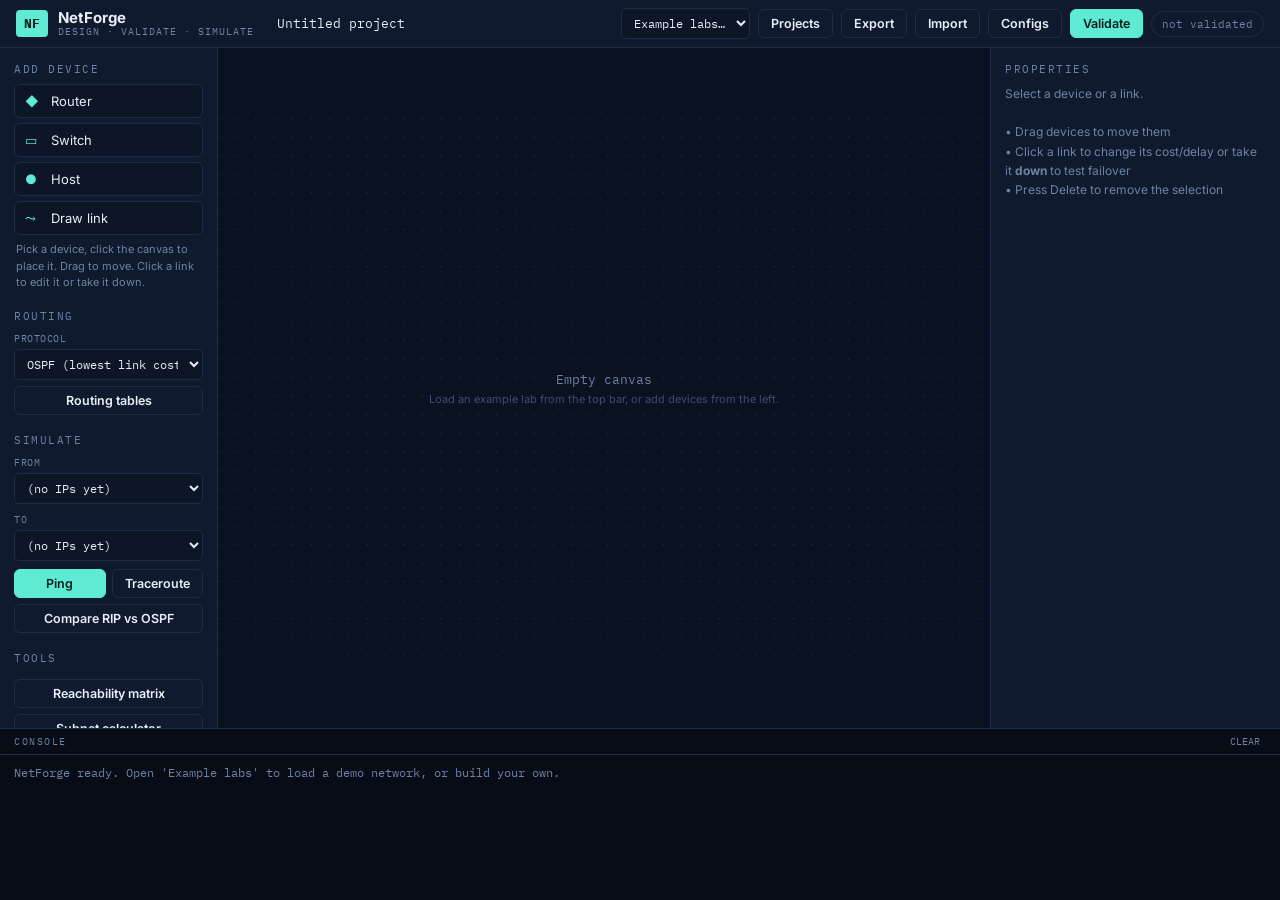
==== templates/index.html @ cc4edaae "Created a project for Computer Network Technology subject" ====
<!DOCTYPE html>
<html lang="en">
<head>
<meta charset="UTF-8">
<meta name="viewport" content="width=device-width, initial-scale=1.0">
<title>NetForge - Network Design, Validation &amp; Simulation</title>
<link rel="preconnect" href="https://fonts.googleapis.com">
<link href="https://fonts.googleapis.com/css2?family=IBM+Plex+Mono:wght@400;500;600;700&family=Inter:wght@400;500;600;700&display=swap" rel="stylesheet">
<link rel="stylesheet" href="/static/style.css">
</head>
<body>
<div class="app">

  <header class="topbar">
    <div class="brand">
      <span class="brand-mark">NF</span>
      <div class="brand-text"><span class="brand-name">NetForge</span><span class="brand-sub">design · validate · simulate</span></div>
    </div>
    <input id="proj-name" class="proj-name" value="Untitled project" spellcheck="false" title="Project name">
    <div class="topbar-actions">
      <select id="tpl-select" class="field sel-sm" title="Load an example lab"><option value="">Example labs…</option></select>
      <button id="btn-projects" class="btn btn-outline">Projects</button>
      <button id="btn-export" class="btn btn-outline">Export</button>
      <button id="btn-import" class="btn btn-outline">Import</button>
      <input id="import-file" type="file" accept=".json,application/json" hidden>
      <button id="btn-configs" class="btn btn-outline">Configs</button>
      <button id="btn-validate" class="btn btn-solid">Validate</button>
      <span class="status-chip" id="status-chip">not validated</span>
    </div>
  </header>

  <div class="workspace">
    <aside class="panel toolbox">
      <div class="panel-title">Add device</div>
      <button class="tool" data-type="router"><span class="tool-icon icon-router"></span> Router</button>
      <button class="tool" data-type="switch"><span class="tool-icon icon-switch"></span> Switch</button>
      <button class="tool" data-type="host"><span class="tool-icon icon-host"></span> Host</button>
      <button id="btn-link-mode" class="tool"><span class="tool-icon icon-link"></span> Draw link</button>
      <p class="hint">Pick a device, click the canvas to place it. Drag to move. Click a link to edit it or take it down.</p>

      <div class="panel-title gap">Routing</div>
      <label class="field-label">Protocol</label>
      <select id="protocol" class="field">
        <option value="ospf">OSPF (lowest link cost)</option>
        <option value="rip">RIP (fewest hops)</option>
      </select>
      <button id="btn-routing" class="btn btn-outline wide">Routing tables</button>

      <div class="panel-title gap">Simulate</div>
      <label class="field-label">From</label><select id="sim-src" class="field"></select>
      <label class="field-label">To</label><select id="sim-dst" class="field"></select>
      <div class="btn-row">
        <button id="btn-ping" class="btn btn-solid">Ping</button>
        <button id="btn-trace" class="btn btn-outline">Traceroute</button>
      </div>
      <button id="btn-compare" class="btn btn-outline wide">Compare RIP vs OSPF</button>

      <div class="panel-title gap">Tools</div>
      <button id="btn-matrix" class="btn btn-outline wide">Reachability matrix</button>
      <button id="btn-subnet" class="btn btn-outline wide">Subnet calculator</button>
      <button id="btn-new" class="btn btn-outline wide">New / clear</button>
    </aside>

    <main class="canvas-wrap">
      <svg id="canvas" viewBox="0 0 1000 700" xmlns="http://www.w3.org/2000/svg">
        <defs>
          <pattern id="grid" width="24" height="24" patternUnits="userSpaceOnUse"><circle cx="1" cy="1" r="1" fill="#1E2C46"></circle></pattern>
        </defs>
        <rect width="1000" height="700" fill="url(#grid)"></rect>
        <g id="links-layer"></g>
        <g id="pulse-layer"></g>
        <g id="nodes-layer"></g>
      </svg>
      <div class="canvas-empty" id="canvas-empty">
        <span>Empty canvas</span>
        <span class="canvas-empty-sub">Load an example lab from the top bar, or add devices from the left.</span>
      </div>
    </main>

    <aside class="panel properties" id="properties"></aside>
  </div>

  <footer class="console">
    <div class="console-header"><span>console</span><button id="btn-clear-console" class="btn-clear">clear</button></div>
    <div class="console-body" id="console-body"></div>
  </footer>
</div>

<div id="modal" class="modal hidden">
  <div class="modal-card">
    <div class="modal-head"><span id="modal-title"></span><button id="modal-close" class="btn-clear">close ✕</button></div>
    <div id="modal-body" class="modal-body"></div>
  </div>
</div>

<script src="/static/app.js"></script>
</body>
</html>
---- static/style.css ----
:root{--bg:#0A1120;--panel:#101A2E;--line:#1E2C46;--text:#E7EEF7;--muted:#6F82A3;--accent:#5EEAD4;--accent-dim:#2E6E64;--warn:#F5A524;--err:#FB6A6A;--amber:#F5A524;--mono:'IBM Plex Mono',monospace;--sans:'Inter',sans-serif}
*{box-sizing:border-box}
html,body{margin:0;height:100%;background:var(--bg);color:var(--text);font-family:var(--sans);overflow:hidden}
.app{display:flex;flex-direction:column;height:100vh}
.hidden{display:none!important}
.mono{font-family:var(--mono)}.muted{color:var(--muted)}

/* top bar */
.topbar{display:flex;align-items:center;gap:14px;padding:8px 16px;background:var(--panel);border-bottom:1px solid var(--line);flex-shrink:0}
.brand{display:flex;align-items:center;gap:10px}
.brand-mark{font-family:var(--mono);font-weight:700;font-size:13px;background:var(--accent);color:#06201C;padding:5px 8px;border-radius:4px}
.brand-text{display:flex;flex-direction:column;line-height:1.1}.brand-name{font-weight:700;font-size:15px}
.brand-sub{font-family:var(--mono);font-size:10px;color:var(--muted);letter-spacing:1px;text-transform:uppercase}
.proj-name{background:transparent;border:1px solid transparent;color:var(--text);font-family:var(--mono);font-size:13px;padding:5px 8px;border-radius:5px;width:210px}
.proj-name:hover,.proj-name:focus{border-color:var(--line);outline:none}
.topbar-actions{display:flex;align-items:center;gap:8px;margin-left:auto;flex-wrap:wrap}
.btn{font-family:var(--sans);font-size:12.5px;font-weight:600;padding:6px 12px;border-radius:6px;cursor:pointer;border:1px solid var(--line);transition:.15s}
.btn-outline{background:transparent;color:var(--text)}.btn-outline:hover{border-color:var(--accent);color:var(--accent)}
.btn-solid{background:var(--accent);color:#06201C;border-color:var(--accent)}.btn-solid:hover{filter:brightness(1.08)}
.wide{width:100%;margin-top:6px}
.btn-row{display:flex;gap:6px;margin-top:8px}.btn-row .btn{flex:1}
.status-chip{font-family:var(--mono);font-size:11px;color:var(--muted);padding:5px 10px;border:1px solid var(--line);border-radius:20px}
.status-chip.ok{color:var(--accent);border-color:var(--accent-dim)}.status-chip.warn{color:var(--warn);border-color:#6b4a10}.status-chip.err{color:var(--err);border-color:#5C2E30}

/* layout */
.workspace{display:flex;flex:1;min-height:0}
.panel{background:var(--panel);padding:14px;overflow-y:auto;flex-shrink:0}
.toolbox{width:218px;border-right:1px solid var(--line)}
.properties{width:290px;border-left:1px solid var(--line)}
.panel-title{font-family:var(--mono);font-size:11px;text-transform:uppercase;letter-spacing:1.5px;color:var(--muted);margin-bottom:8px}
.panel-title.gap{margin-top:18px}.panel-title.sub{margin-top:14px}
.tool{width:100%;display:flex;align-items:center;gap:10px;background:#0D1626;border:1px solid var(--line);color:var(--text);padding:8px 10px;border-radius:6px;margin-bottom:5px;cursor:pointer;font-family:var(--sans);font-size:13px;text-align:left}
.tool:hover{border-color:var(--accent)}.tool.active{border-color:var(--accent);background:rgba(94,234,212,.08);color:var(--accent)}
.tool-icon{width:16px;color:var(--accent)}
.icon-router::before{content:"◆"}.icon-switch::before{content:"▭"}.icon-host::before{content:"●"}.icon-link::before{content:"⤳"}
.hint{font-size:11px;color:var(--muted);line-height:1.5;margin:6px 2px 0}
.field-label{display:block;font-family:var(--mono);font-size:10px;text-transform:uppercase;letter-spacing:.5px;color:var(--muted);margin:9px 0 4px}
.field{width:100%;background:#0D1626;border:1px solid var(--line);color:var(--text);padding:6px 8px;border-radius:5px;font-family:var(--mono);font-size:12px}
.field:focus{outline:none;border-color:var(--accent)}
.sel-sm{width:auto;max-width:170px}
select.field{cursor:pointer}

/* canvas */
.canvas-wrap{flex:1;position:relative;background:var(--bg);overflow:hidden}
#canvas{width:100%;height:100%;display:block;cursor:default}
#canvas.placing,#canvas.linking{cursor:crosshair}
.canvas-empty{position:absolute;top:50%;left:50%;transform:translate(-50%,-50%);text-align:center;pointer-events:none;display:flex;flex-direction:column;gap:4px}
.canvas-empty span:first-child{font-family:var(--mono);font-size:13px;color:var(--muted)}.canvas-empty-sub{font-size:11px;color:#3E4E6D}
.node-group{cursor:grab}.node-group:active{cursor:grabbing}
.node-shape{stroke:var(--accent-dim);stroke-width:1.5;fill:#0D1626;transition:stroke .15s}
.node-group:hover .node-shape,.node-group.selected .node-shape{stroke:var(--accent)}
.node-group.selected .node-shape{stroke-width:2.5}
.node-label{font-family:var(--mono);font-size:11px;fill:var(--text);text-anchor:middle;pointer-events:none}
.node-sub{font-family:var(--mono);font-size:9px;fill:var(--muted);text-anchor:middle;pointer-events:none}
.badge{font-family:var(--mono);font-size:8px;fill:var(--warn);text-anchor:middle;pointer-events:none}
.ring-issue{fill:none;stroke:var(--err);stroke-width:1.5;stroke-dasharray:3 3;pointer-events:none}
.ring-first{fill:none;stroke:var(--amber);stroke-width:2;pointer-events:none}
.ring-fail{fill:none;stroke:var(--err);stroke-width:3;pointer-events:none;animation:pulse 1s ease-in-out infinite}
@keyframes pulse{50%{opacity:.25}}
.link-line{stroke:#2A3B5C;stroke-width:1.8;pointer-events:none}
.link-line.down{stroke:var(--err);stroke-dasharray:5 4}
.link-line.sel{stroke:var(--accent);stroke-width:3}
.link-line.issue{stroke:var(--err)}
.link-hit{stroke:transparent;stroke-width:14;cursor:pointer}
.link-g:hover .link-line{stroke:var(--accent)}
.link-label{font-family:var(--mono);font-size:9px;fill:var(--muted);text-anchor:middle;pointer-events:none}
.link-label.down{fill:var(--err)}
.pulse-dot{fill:var(--accent);filter:drop-shadow(0 0 5px var(--accent))}.pulse-dot.back{fill:var(--amber);filter:drop-shadow(0 0 5px var(--amber))}

/* properties */
.empty-state{font-size:12px;color:var(--muted);line-height:1.6}
.iface-row,.rule-row{border:1px solid var(--line);border-radius:6px;padding:8px;margin-bottom:7px;background:#0D1626}
.iface-row-title{font-family:var(--mono);font-size:11px;color:var(--accent);margin-bottom:2px}
.iface-row .field-label{margin:6px 0 3px}
.grid3{display:grid;grid-template-columns:1fr 58px 50px;gap:5px}
.grid2{display:grid;grid-template-columns:1fr 1fr;gap:5px}
.rule-row{display:flex;flex-direction:column;gap:5px}
.rule-top{display:flex;gap:5px}.rule-top .field{flex:1}
.x{background:none;border:1px solid var(--line);color:var(--muted);border-radius:5px;cursor:pointer;padding:0 8px}.x:hover{color:var(--err);border-color:var(--err)}
.port-row{display:flex;justify-content:space-between;font-size:11px;padding:4px 2px;border-bottom:1px solid var(--line)}
.btn-small{font-size:11px;padding:5px 9px;border-radius:5px;border:1px solid var(--line);background:transparent;color:var(--muted);cursor:pointer;margin-top:6px}
.btn-small:hover{color:var(--accent);border-color:var(--accent)}.btn-small.danger{color:var(--err);border-color:#5C2E30}

/* console */
.console{height:172px;flex-shrink:0;background:#070C17;border-top:1px solid var(--line);display:flex;flex-direction:column}
.console-header{display:flex;justify-content:space-between;align-items:center;padding:5px 14px;font-family:var(--mono);font-size:10px;text-transform:uppercase;letter-spacing:1.5px;color:var(--muted);border-bottom:1px solid var(--line)}
.btn-clear{background:none;border:none;color:var(--muted);font-family:var(--mono);font-size:10px;cursor:pointer;text-transform:uppercase}.btn-clear:hover{color:var(--accent)}
.console-body{flex:1;overflow-y:auto;padding:8px 14px;font-family:var(--mono);font-size:12px;line-height:1.6;white-space:pre-wrap}
.console-line.muted{color:var(--muted)}.console-line.ok{color:var(--accent)}.console-line.warn{color:var(--warn)}.console-line.err{color:var(--err)}

/* modal */
.modal{position:fixed;inset:0;background:rgba(4,8,16,.72);display:flex;align-items:center;justify-content:center;z-index:50}
.modal-card{width:min(880px,94vw);max-height:86vh;background:var(--panel);border:1px solid var(--line);border-radius:10px;display:flex;flex-direction:column}
.modal-head{display:flex;justify-content:space-between;align-items:center;padding:12px 18px;border-bottom:1px solid var(--line);font-family:var(--mono);font-size:12px;text-transform:uppercase;letter-spacing:1.2px;color:var(--accent)}
.modal-body{padding:16px 18px;overflow:auto;font-size:13px;line-height:1.55}
.modal-body h4{font-family:var(--mono);font-size:12px;color:var(--accent);margin:16px 0 6px}
.tbl{width:100%;border-collapse:collapse;font-family:var(--mono);font-size:12px}
.tbl th{text-align:left;color:var(--muted);font-weight:500;padding:5px 8px;border-bottom:1px solid var(--line)}
.tbl td{padding:5px 8px;border-bottom:1px solid #16223A}
.tbl td.k{color:var(--accent);width:34px}
.banner{padding:9px 12px;border-radius:6px;margin-bottom:10px;font-size:12.5px}
.banner.err{background:rgba(251,106,106,.1);border:1px solid #5C2E30;color:var(--err)}
.banner.info{background:rgba(94,234,212,.07);border:1px solid var(--accent-dim);color:var(--text)}
.cfg{background:#070C17;border:1px solid var(--line);border-radius:6px;padding:12px;font-family:var(--mono);font-size:12px;white-space:pre;overflow:auto;max-height:52vh;margin:0}
.cmp{display:grid;grid-template-columns:1fr 1fr;gap:12px}
.cmp-card{border:1px solid var(--line);border-radius:8px;padding:12px;background:#0D1626}
.cmp-card h4{margin-top:0}.cmp-path{font-family:var(--mono);font-size:13px;margin:8px 0}
.mx td,.mx th{text-align:center;padding:6px 10px;font-family:var(--mono);font-size:12px;border:1px solid var(--line)}
.mx td.y{background:rgba(94,234,212,.18);color:var(--accent)}.mx td.n{background:rgba(251,106,106,.16);color:var(--err)}.mx td.s{color:#3E4E6D}
.row-actions{display:flex;gap:8px;align-items:center;margin-top:10px}
::-webkit-scrollbar{width:8px;height:8px}::-webkit-scrollbar-thumb{background:var(--line);border-radius:4px}::-webkit-scrollbar-track{background:transparent}
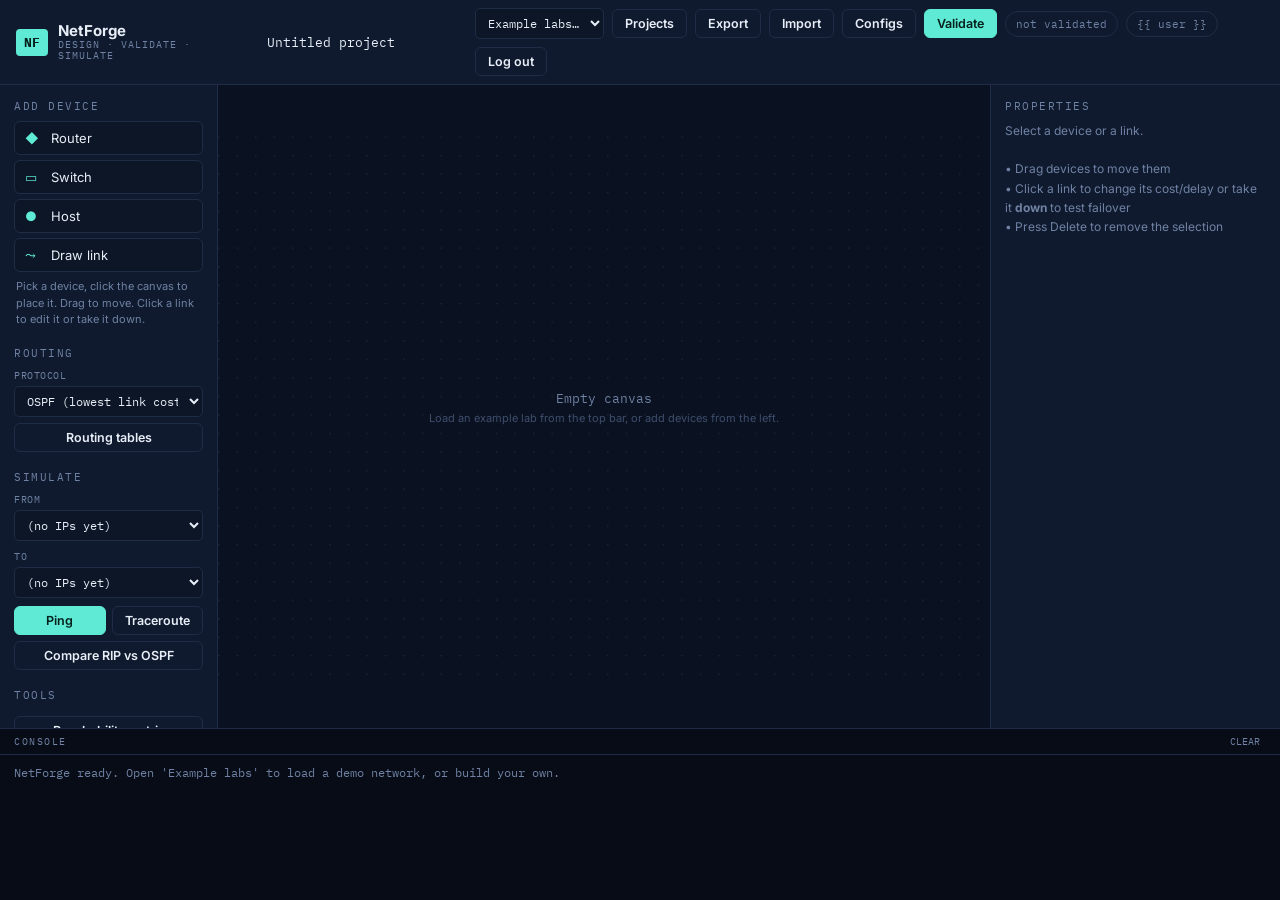
==== commit 9a3a956c: "Add authentication and update project" ====
--- a/templates/index.html
+++ b/templates/index.html
@@ -12,10 +12,10 @@
 <div class="app">
 
   <header class="topbar">
-    <div class="brand">
+    <a class="brand" href="/" title="Back to home" style="text-decoration:none;color:inherit">
       <span class="brand-mark">NF</span>
       <div class="brand-text"><span class="brand-name">NetForge</span><span class="brand-sub">design · validate · simulate</span></div>
-    </div>
+    </a>
     <input id="proj-name" class="proj-name" value="Untitled project" spellcheck="false" title="Project name">
     <div class="topbar-actions">
       <select id="tpl-select" class="field sel-sm" title="Load an example lab"><option value="">Example labs…</option></select>
@@ -26,6 +26,8 @@
       <button id="btn-configs" class="btn btn-outline">Configs</button>
       <button id="btn-validate" class="btn btn-solid">Validate</button>
       <span class="status-chip" id="status-chip">not validated</span>
+      <span class="status-chip" title="Signed in">{{ user }}</span>
+      <form method="post" action="/logout" style="margin:0"><button class="btn btn-outline">Log out</button></form>
     </div>
   </header>
 
@@ -93,6 +95,7 @@
   </div>
 </div>
 
+<script src="/static/auth.js"></script>
 <script src="/static/app.js"></script>
 </body>
-</html>
+</html>
